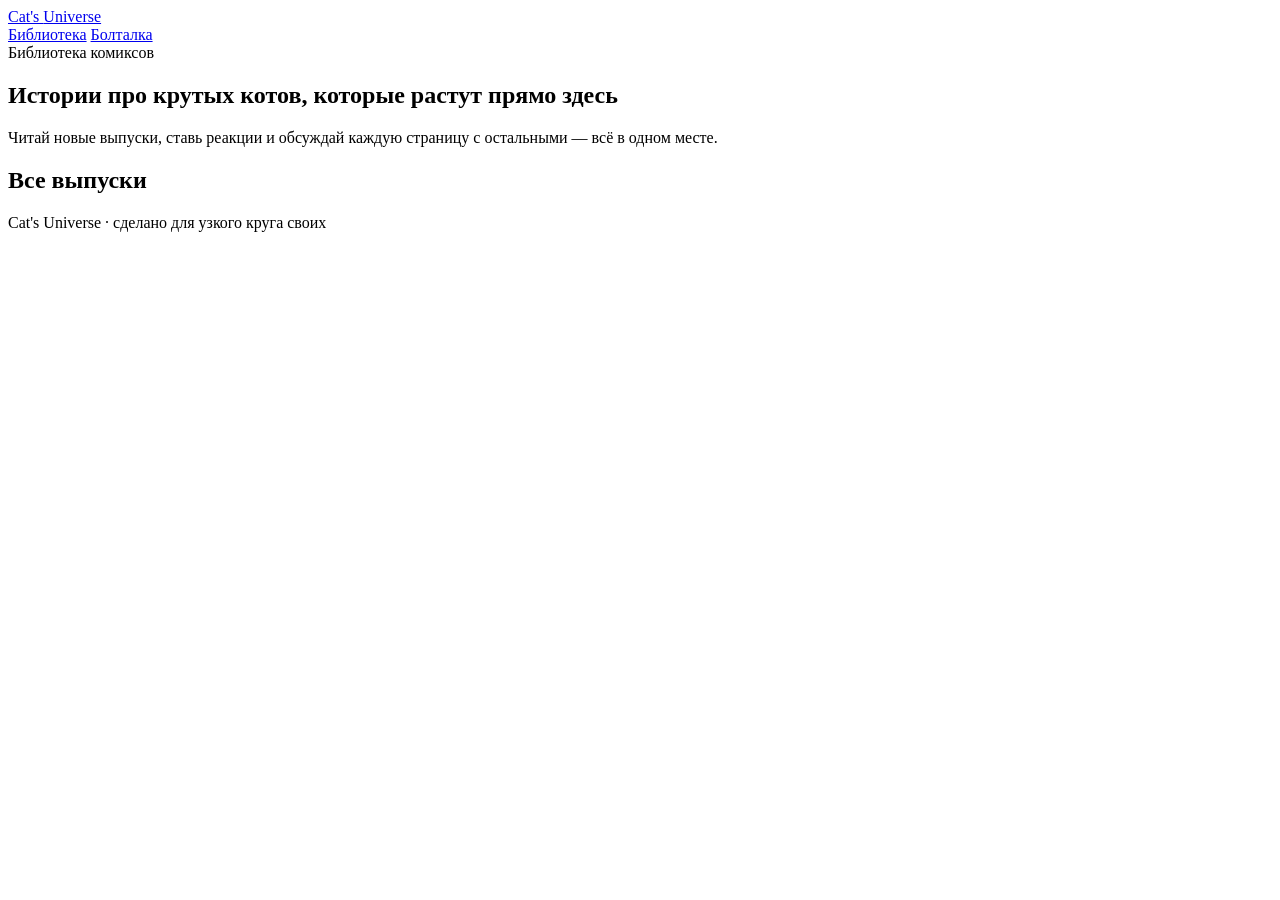
==== index.html @ 2b118598 "Add files via upload" ====
<!doctype html>
<html lang="ru">
<head>
<meta charset="UTF-8" />
<meta name="viewport" content="width=device-width, initial-scale=1, viewport-fit=cover" />
<title>Cat's Universe — библиотека комиксов</title>
<meta name="description" content="Cat's Universe — читай комиксы про крутых котов, ставь реакции, обсуждай с друзьями." />
<meta name="theme-color" content="#121016" />
<link rel="preconnect" href="https://fonts.googleapis.com">
<link rel="preconnect" href="https://fonts.gstatic.com" crossorigin>
<link href="https://fonts.googleapis.com/css2?family=Fraunces:ital,wght@0,500;0,600;1,500&family=Inter:wght@400;500;600&display=swap" rel="stylesheet">
<link rel="stylesheet" href="css/style.css" />
</head>
<body>

<header class="topbar">
  <div class="wrap">
    <a class="brand" href="index.html">Cat's <span>Universe</span></a>
    <nav class="nav">
      <a href="index.html" class="active">Библиотека</a>
      <a href="chat.html">Болталка</a>
    </nav>
    <div class="who" id="whoBox"></div>
  </div>
</header>

<section class="hero">
  <div class="wrap">
    <div class="kicker">Библиотека комиксов</div>
    <h1>Истории про крутых котов, которые растут прямо здесь</h1>
    <p>Читай новые выпуски, ставь реакции и обсуждай каждую страницу с остальными — всё в одном месте.</p>
  </div>
</section>

<div class="wrap">
  <div class="section-head">
    <h2>Все выпуски</h2>
    <span class="count" id="countLabel"></span>
  </div>
  <div class="shelf" id="shelf"></div>
</div>

<footer>
  <div class="wrap">Cat's Universe · сделано для узкого круга своих</div>
</footer>

<script src="js/config.js"></script>
<script src="js/app.js"></script>
<script>
  renderWho();

  fetch("data/comics.json")
    .then(r => r.json())
    .then(({ comics }) => {
      const shelf = document.getElementById("shelf");
      const count = document.getElementById("countLabel");
      count.textContent = comics.length + (comics.length === 1 ? " выпуск" : " выпусков");

      if (!comics.length) {
        shelf.innerHTML = `<div class="empty-shelf">Пока пусто. Первый выпуск появится здесь, как только его загрузят.</div>`;
        return;
      }

      const sorted = [...comics].sort((a, b) => new Date(b.added) - new Date(a.added));
      const isNew = (d) => (Date.now() - new Date(d).getTime()) < 1000 * 60 * 60 * 24 * 14;

      shelf.innerHTML = sorted.map(c => `
        <a class="card" href="comic.html?slug=${encodeURIComponent(c.slug)}">
          <div class="cover"><img src="${c.cover}" alt="${escapeHtml(c.title)}" loading="lazy" /></div>
          <div class="meta">
            <h3>${escapeHtml(c.title)}</h3>
            <div class="sub">${escapeHtml(c.subtitle || "")} · ${c.pageCount} стр.</div>
            ${isNew(c.added) ? `<span class="badge-new">Новое</span>` : ""}
          </div>
        </a>`).join("");
    });
</script>
</body>
</html>
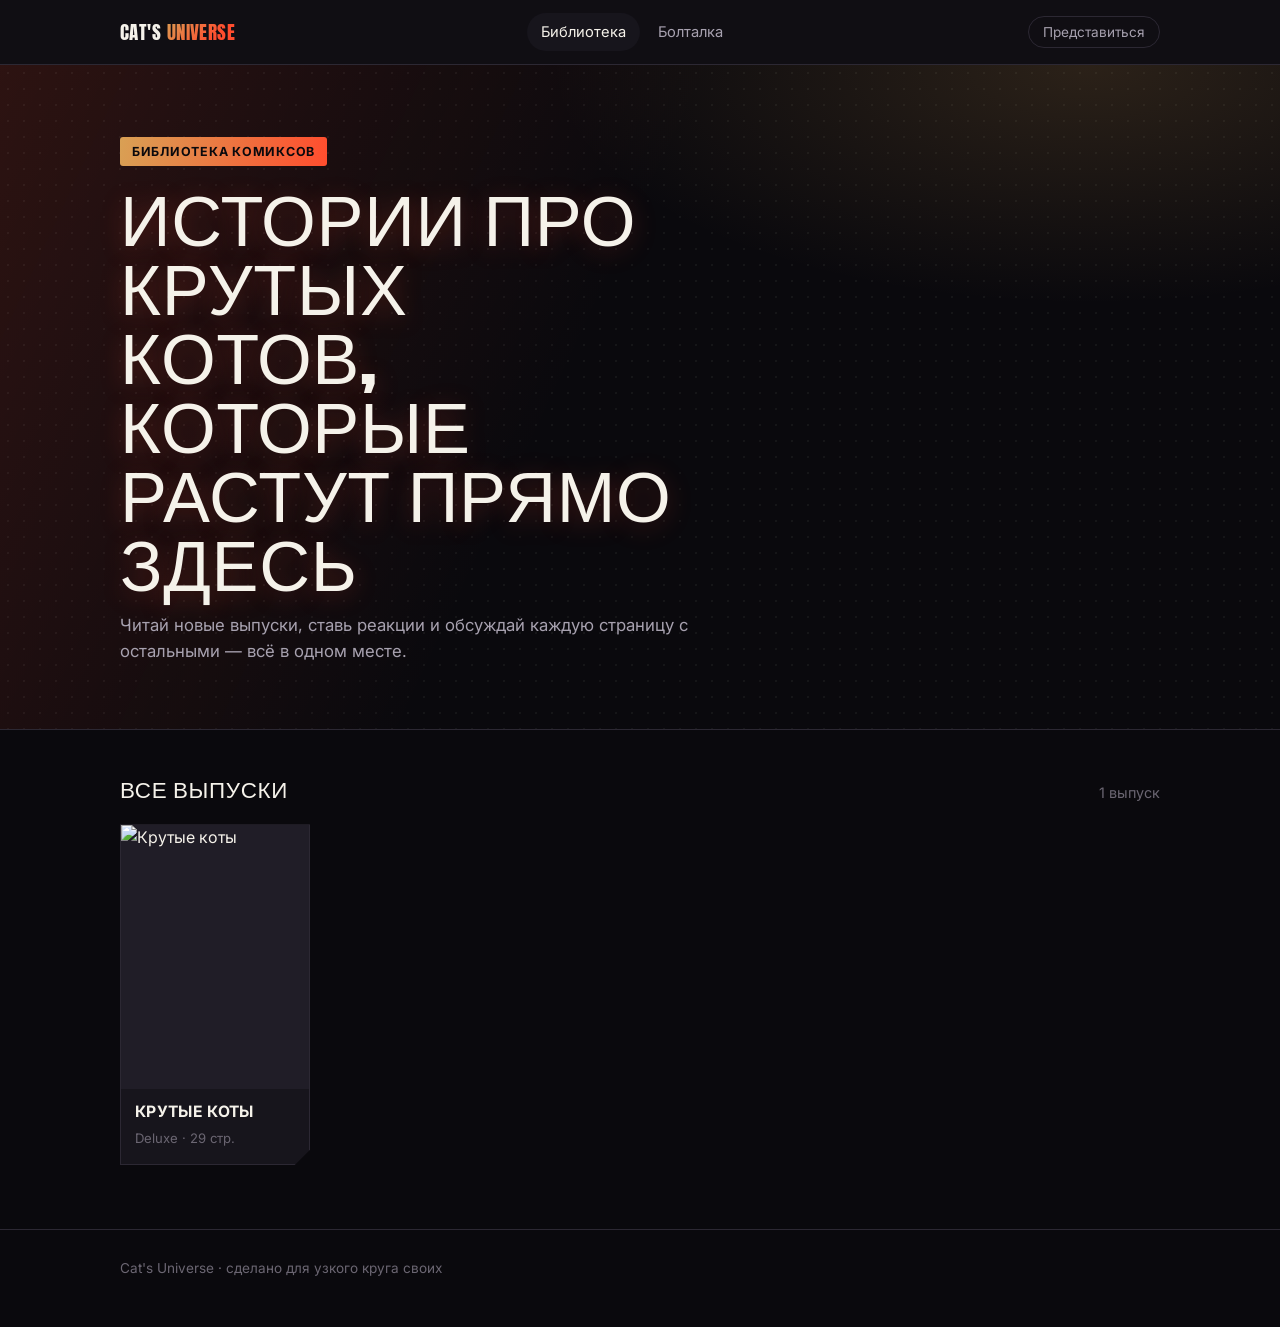
==== commit c3708efd: "Add files via upload" ====
--- a/index.html
+++ b/index.html
@@ -8,7 +8,7 @@
 <meta name="theme-color" content="#121016" />
 <link rel="preconnect" href="https://fonts.googleapis.com">
 <link rel="preconnect" href="https://fonts.gstatic.com" crossorigin>
-<link href="https://fonts.googleapis.com/css2?family=Fraunces:ital,wght@0,500;0,600;1,500&family=Inter:wght@400;500;600&display=swap" rel="stylesheet">
+<link href="https://fonts.googleapis.com/css2?family=Anton&family=Inter:wght@400;500;600;700&display=swap" rel="stylesheet">
 <link rel="stylesheet" href="css/style.css" />
 </head>
 <body>
--- a/css/style.css
+++ b/css/style.css
@@ -0,0 +1,550 @@
+/* ===== Cat's Universe вЂ” design tokens =====
+   Palette: cinematic near-black with a blaze-orange hero accent and
+   a metallic gold rim light вЂ” poster-of-a-blockbuster energy.
+   Reactions keep their own coral so they never fight the hero red.
+   Display type: Anton (bold poster condensed). UI/reading: Inter вЂ”
+   chat and comments never touch the display face, so they stay easy
+   to read at a glance. */
+
+:root {
+  --bg: #0a090d;
+  --bg-elevated: #100e14;
+  --surface: #17151c;
+  --surface-2: #201d27;
+  --border: #2c2833;
+  --text: #f5f2ea;
+  --text-dim: #a7a1af;
+  --text-faint: #6b6672;
+  --accent: #ff4d2e;
+  --accent-soft: #ff4d2e1f;
+  --accent-gold: #d9a054;
+  --accent-2: #ef6f8e;
+  --danger: #e2555a;
+  --radius: 14px;
+  --radius-sm: 8px;
+  --shadow: 0 16px 40px -14px rgba(0, 0, 0, 0.7);
+  --maxw: 1080px;
+}
+
+* { box-sizing: border-box; }
+
+html { color-scheme: dark; }
+
+body {
+  margin: 0;
+  background: var(--bg);
+  color: var(--text);
+  font-family: "Inter", system-ui, -apple-system, sans-serif;
+  font-size: 16px;
+  line-height: 1.55;
+  -webkit-font-smoothing: antialiased;
+}
+
+h1, h2, .display {
+  font-family: "Anton", "Arial Narrow", sans-serif;
+  font-weight: 400;
+  line-height: 0.98;
+  letter-spacing: 0.01em;
+  text-transform: uppercase;
+  margin: 0;
+}
+
+h3 {
+  font-family: "Inter", sans-serif;
+  font-weight: 700;
+  line-height: 1.2;
+  margin: 0;
+}
+
+a { color: inherit; text-decoration: none; }
+
+img { max-width: 100%; display: block; }
+
+button {
+  font-family: inherit;
+  cursor: pointer;
+}
+
+:focus-visible {
+  outline: 2px solid var(--accent);
+  outline-offset: 2px;
+}
+
+@media (prefers-reduced-motion: reduce) {
+  * { animation: none !important; transition: none !important; }
+}
+
+.wrap {
+  max-width: var(--maxw);
+  margin: 0 auto;
+  padding: 0 20px;
+}
+
+/* ---------- top bar ---------- */
+
+.topbar {
+  position: sticky;
+  top: 0;
+  z-index: 20;
+  background: rgba(18, 16, 22, 0.86);
+  backdrop-filter: blur(10px);
+  border-bottom: 1px solid var(--border);
+}
+
+.topbar .wrap {
+  height: 64px;
+  display: flex;
+  align-items: center;
+  justify-content: space-between;
+  gap: 16px;
+}
+
+.brand {
+  display: flex;
+  align-items: baseline;
+  gap: 6px;
+  font-family: "Anton", sans-serif;
+  font-size: 1.2rem;
+  letter-spacing: 0.02em;
+  text-transform: uppercase;
+}
+
+.brand span {
+  background: linear-gradient(135deg, var(--accent-gold), var(--accent) 70%);
+  -webkit-background-clip: text;
+  background-clip: text;
+  color: transparent;
+}
+
+.nav {
+  display: flex;
+  gap: 4px;
+}
+
+.nav a {
+  padding: 8px 14px;
+  border-radius: 999px;
+  font-size: 0.92rem;
+  color: var(--text-dim);
+  transition: color 0.15s, background 0.15s;
+}
+
+.nav a:hover, .nav a.active {
+  color: var(--text);
+  background: var(--surface);
+}
+
+.who {
+  display: flex;
+  align-items: center;
+  gap: 10px;
+}
+
+.who button {
+  background: none;
+  border: 1px solid var(--border);
+  color: var(--text-dim);
+  border-radius: 999px;
+  padding: 7px 14px;
+  font-size: 0.85rem;
+}
+
+.who button:hover { border-color: var(--accent); color: var(--text); }
+
+/* ---------- hero ---------- */
+
+.hero {
+  position: relative;
+  padding: 72px 0 48px;
+  border-bottom: 1px solid var(--border);
+  overflow: hidden;
+  background:
+    radial-gradient(circle at 8px 8px, rgba(245,242,234,0.05) 1.4px, transparent 1.4px),
+    linear-gradient(115deg, rgba(255,77,46,0.14), transparent 45%),
+    var(--bg);
+  background-size: 16px 16px, 100% 100%, 100%;
+}
+
+.hero::after {
+  content: "";
+  position: absolute;
+  inset: 0;
+  background: radial-gradient(ellipse 70% 60% at 85% 0%, rgba(217,160,84,0.16), transparent 60%);
+  pointer-events: none;
+}
+
+.hero .wrap { position: relative; z-index: 1; }
+
+.hero .kicker {
+  display: inline-block;
+  color: var(--bg);
+  background: linear-gradient(100deg, var(--accent-gold), var(--accent));
+  font-weight: 700;
+  font-size: 0.78rem;
+  letter-spacing: 0.06em;
+  text-transform: uppercase;
+  padding: 5px 12px;
+  border-radius: 3px;
+  margin-bottom: 16px;
+}
+
+.hero h1 {
+  font-size: clamp(2.6rem, 6vw, 4.4rem);
+  max-width: 16ch;
+  text-shadow: 0 4px 24px rgba(255,77,46,0.25);
+}
+
+.hero p {
+  color: var(--text-dim);
+  max-width: 52ch;
+  margin-top: 16px;
+  font-size: 1.05rem;
+}
+
+/* ---------- library grid ---------- */
+
+.section-head {
+  display: flex;
+  align-items: baseline;
+  justify-content: space-between;
+  margin: 48px 0 20px;
+}
+
+.section-head h2 { font-size: 1.4rem; letter-spacing: 0.03em; }
+.section-head .count { color: var(--text-faint); font-size: 0.9rem; text-transform: none; }
+
+.shelf {
+  display: grid;
+  grid-template-columns: repeat(auto-fill, minmax(180px, 1fr));
+  gap: 22px;
+  padding-bottom: 64px;
+}
+
+.card {
+  display: block;
+  position: relative;
+  overflow: hidden;
+  background: var(--surface);
+  border: 1px solid var(--border);
+  clip-path: polygon(0 0, 100% 0, 100% calc(100% - 16px), calc(100% - 16px) 100%, 0 100%);
+  transition: transform 0.18s ease, box-shadow 0.18s ease;
+}
+
+.card:hover {
+  transform: translateY(-4px);
+  box-shadow: 0 0 0 1.5px var(--accent), 0 18px 36px -16px rgba(255,77,46,0.35);
+}
+
+.card .cover {
+  aspect-ratio: 3/4.2;
+  overflow: hidden;
+  background: var(--surface-2);
+  position: relative;
+}
+
+.card .cover img {
+  width: 100%;
+  height: 100%;
+  object-fit: cover;
+  /* РѕР±Р»РѕР¶РєР° РѕСЃС‚Р°С‘С‚СЃСЏ С‡РёСЃС‚РѕР№ вЂ” РЅРёРєР°РєРёС… РіСЂР°РґРёРµРЅС‚РѕРІ Рё С‚РµРєСЃС‚Р° РїРѕРІРµСЂС… РЅРµС‘ */
+}
+
+.card .meta {
+  padding: 14px 14px 16px;
+  background: var(--surface);
+}
+
+.card .meta h3 {
+  font-size: 0.98rem;
+  letter-spacing: 0.02em;
+  text-transform: uppercase;
+}
+
+.card .meta .sub {
+  color: var(--text-faint);
+  font-size: 0.82rem;
+  margin-top: 6px;
+  text-transform: none;
+}
+
+.badge-new {
+  display: inline-flex;
+  align-items: center;
+  gap: 5px;
+  margin-top: 9px;
+  font-size: 0.68rem;
+  font-weight: 700;
+  letter-spacing: 0.05em;
+  text-transform: uppercase;
+  color: var(--bg);
+  background: linear-gradient(100deg, var(--accent-gold), var(--accent));
+  padding: 4px 9px 4px 7px;
+  clip-path: polygon(0 0, 100% 0, calc(100% - 6px) 100%, 6px 100%);
+}
+
+.empty-shelf {
+  border: 1px dashed var(--border);
+  border-radius: var(--radius);
+  padding: 48px 24px;
+  text-align: center;
+  color: var(--text-dim);
+}
+
+/* ---------- reader ---------- */
+
+.reader-wrap {
+  background: #000;
+  min-height: calc(100vh - 64px);
+  display: flex;
+  flex-direction: column;
+  align-items: center;
+  justify-content: center;
+  position: relative;
+  touch-action: pan-y;
+}
+
+.reader-wrap img {
+  max-height: 82vh;
+  max-width: 100%;
+  border-radius: 4px;
+}
+
+.reader-nav {
+  position: fixed;
+  top: 50%;
+  transform: translateY(-50%);
+  background: rgba(0,0,0,0.35);
+  color: #fff;
+  border: none;
+  width: 46px;
+  height: 46px;
+  border-radius: 50%;
+  font-size: 1.2rem;
+}
+
+.reader-nav.prev { left: 16px; }
+.reader-nav.next { right: 16px; }
+
+.reader-count {
+  position: fixed;
+  bottom: 18px;
+  left: 50%;
+  transform: translateX(-50%);
+  color: var(--text-dim);
+  font-size: 0.85rem;
+  background: rgba(0,0,0,0.4);
+  padding: 4px 12px;
+  border-radius: 999px;
+}
+
+.comic-head {
+  padding: 32px 0 12px;
+}
+
+.comic-head h1 { font-size: clamp(1.8rem, 4vw, 2.6rem); }
+.comic-head .sub { color: var(--text-dim); margin-top: 10px; text-transform: none; font-size: 0.95rem; }
+
+/* ---------- reactions ---------- */
+
+.reactions {
+  display: flex;
+  flex-wrap: wrap;
+  gap: 8px;
+  padding: 24px 0;
+  border-top: 1px solid var(--border);
+  border-bottom: 1px solid var(--border);
+  margin: 24px 0;
+}
+
+.reaction-btn {
+  background: var(--surface);
+  border: 1px solid var(--border);
+  border-radius: 999px;
+  padding: 7px 12px;
+  font-size: 1rem;
+  display: flex;
+  align-items: center;
+  gap: 6px;
+  color: var(--text-dim);
+  transition: border-color 0.15s, background 0.15s;
+}
+
+.reaction-btn .n {
+  font-size: 0.78rem;
+  font-family: "Inter", sans-serif;
+  color: var(--text-faint);
+}
+
+.reaction-btn:hover { border-color: var(--accent); }
+
+.reaction-btn.mine {
+  border-color: var(--accent-2);
+  background: #ef6f8e1a;
+  color: var(--text);
+  box-shadow: 0 0 0 1px var(--accent-2) inset;
+}
+
+.reaction-btn.mine .n { color: var(--accent-2); }
+
+/* ---------- comments / chat ---------- */
+
+.thread-title { font-family: "Anton", sans-serif; text-transform: uppercase; letter-spacing: 0.02em; font-size: 1.25rem; margin-bottom: 4px; }
+.thread-sub { color: var(--text-faint); font-size: 0.88rem; margin-bottom: 20px; text-transform: none; }
+
+.composer {
+  display: flex;
+  gap: 10px;
+  align-items: flex-end;
+  margin-bottom: 28px;
+}
+
+.composer textarea {
+  flex: 1;
+  resize: none;
+  min-height: 52px;
+  background: var(--surface);
+  border: 1px solid var(--border);
+  border-radius: var(--radius-sm);
+  color: var(--text);
+  padding: 12px 14px;
+  font-family: inherit;
+  font-size: 0.95rem;
+}
+
+.composer textarea:focus { border-color: var(--accent); }
+
+.composer button {
+  background: linear-gradient(100deg, var(--accent-gold), var(--accent));
+  color: #1a1207;
+  border: none;
+  border-radius: var(--radius-sm);
+  padding: 13px 20px;
+  font-weight: 700;
+  font-size: 0.92rem;
+  white-space: nowrap;
+}
+
+.composer button:disabled { opacity: 0.5; cursor: default; }
+
+.comment {
+  display: flex;
+  gap: 12px;
+  padding: 16px 0;
+  border-bottom: 1px solid var(--border);
+}
+
+.comment:last-child { border-bottom: none; }
+
+.avatar {
+  width: 36px;
+  height: 36px;
+  border-radius: 50%;
+  background: var(--surface-2);
+  display: flex;
+  align-items: center;
+  justify-content: center;
+  font-weight: 600;
+  color: var(--accent);
+  flex-shrink: 0;
+  font-size: 0.95rem;
+}
+
+.comment .body { flex: 1; min-width: 0; }
+
+.comment .row1 {
+  display: flex;
+  align-items: baseline;
+  gap: 10px;
+  flex-wrap: wrap;
+}
+
+.comment .name { font-weight: 600; font-size: 0.92rem; }
+.comment .time { color: var(--text-faint); font-size: 0.78rem; }
+.comment .text { margin-top: 4px; white-space: pre-wrap; word-break: break-word; }
+
+.comment .reply-link {
+  margin-top: 6px;
+  font-size: 0.8rem;
+  color: var(--text-faint);
+  background: none;
+  border: none;
+  padding: 0;
+}
+
+.comment .reply-link:hover { color: var(--accent); }
+
+.replies {
+  margin-top: 12px;
+  padding-left: 20px;
+  border-left: 2px solid var(--border);
+  display: flex;
+  flex-direction: column;
+  gap: 14px;
+}
+
+.empty-thread {
+  color: var(--text-faint);
+  font-size: 0.92rem;
+  padding: 20px 0;
+}
+
+/* ---------- name modal ---------- */
+
+.modal-back {
+  position: fixed;
+  inset: 0;
+  background: rgba(6,5,8,0.7);
+  display: flex;
+  align-items: center;
+  justify-content: center;
+  z-index: 50;
+  padding: 20px;
+}
+
+.modal {
+  background: var(--surface);
+  border: 1px solid var(--border);
+  border-radius: var(--radius);
+  padding: 28px;
+  max-width: 380px;
+  width: 100%;
+  box-shadow: var(--shadow);
+}
+
+.modal h3 { font-family: "Anton", sans-serif; text-transform: uppercase; letter-spacing: 0.02em; font-size: 1.3rem; margin-bottom: 8px; }
+.modal p { color: var(--text-dim); font-size: 0.92rem; margin-bottom: 18px; text-transform: none; }
+
+.modal input {
+  width: 100%;
+  background: var(--bg-elevated);
+  border: 1px solid var(--border);
+  border-radius: var(--radius-sm);
+  color: var(--text);
+  padding: 12px 14px;
+  font-size: 0.95rem;
+  margin-bottom: 14px;
+}
+
+.modal input:focus { border-color: var(--accent); }
+
+.modal button {
+  width: 100%;
+  background: linear-gradient(100deg, var(--accent-gold), var(--accent));
+  color: #1a1207;
+  border: none;
+  border-radius: var(--radius-sm);
+  padding: 13px;
+  font-weight: 700;
+}
+
+footer {
+  border-top: 1px solid var(--border);
+  padding: 28px 0 48px;
+  color: var(--text-faint);
+  font-size: 0.85rem;
+}
+
+@media (max-width: 640px) {
+  .nav { display: none; }
+  .hero { padding: 40px 0 28px; }
+}
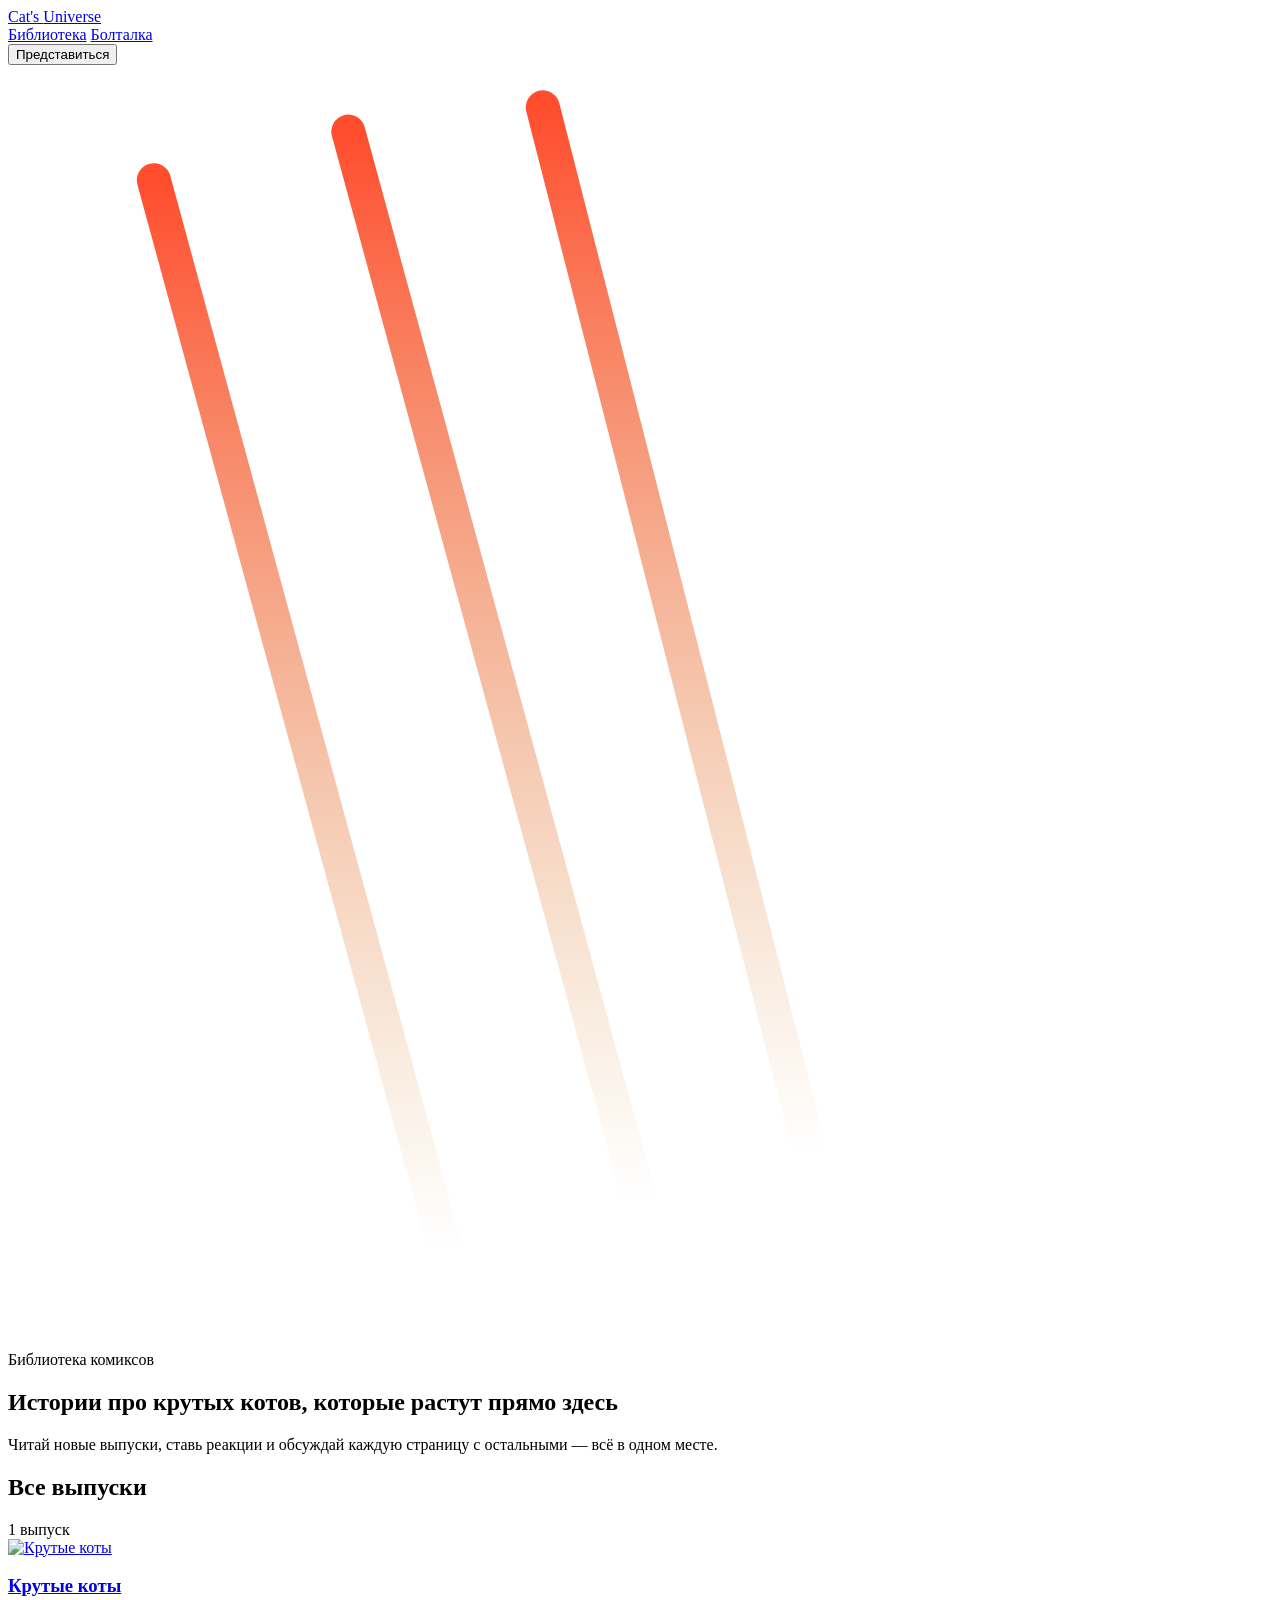
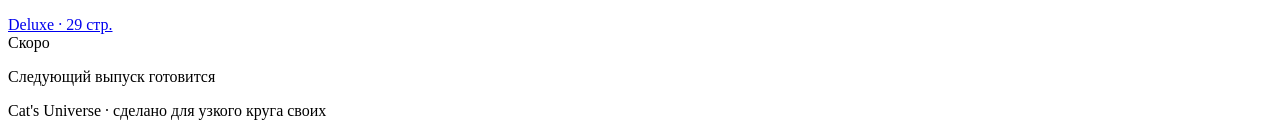
==== commit 885ef634: "Add files via upload" ====
--- a/index.html
+++ b/index.html
@@ -24,8 +24,23 @@
   </div>
 </header>
 
+<div class="collage">
+  <img src="assets/hero-banner.jpg" alt="" />
+</div>
+
 <section class="hero">
   <div class="wrap">
+    <svg class="claws" viewBox="0 0 520 520" fill="none" xmlns="http://www.w3.org/2000/svg" aria-hidden="true">
+      <path d="M60 40 L180 480" stroke="url(#g1)" stroke-width="14" stroke-linecap="round"/>
+      <path d="M140 20 L260 460" stroke="url(#g1)" stroke-width="14" stroke-linecap="round"/>
+      <path d="M220 10 L330 440" stroke="url(#g1)" stroke-width="14" stroke-linecap="round"/>
+      <defs>
+        <linearGradient id="g1" x1="0" y1="0" x2="0" y2="1">
+          <stop offset="0" stop-color="#ff4d2e"/>
+          <stop offset="1" stop-color="#d9a054" stop-opacity="0"/>
+        </linearGradient>
+      </defs>
+    </svg>
     <div class="kicker">Библиотека комиксов</div>
     <h1>Истории про крутых котов, которые растут прямо здесь</h1>
     <p>Читай новые выпуски, ставь реакции и обсуждай каждую страницу с остальными — всё в одном месте.</p>
@@ -72,7 +87,13 @@
             <div class="sub">${escapeHtml(c.subtitle || "")} · ${c.pageCount} стр.</div>
             ${isNew(c.added) ? `<span class="badge-new">Новое</span>` : ""}
           </div>
-        </a>`).join("");
+        </a>`).join("") + `
+        <div class="card-ghost">
+          <div class="inner">
+            <span>Скоро</span>
+            <p>Следующий выпуск готовится</p>
+          </div>
+        </div>`;
     });
 </script>
 </body>
